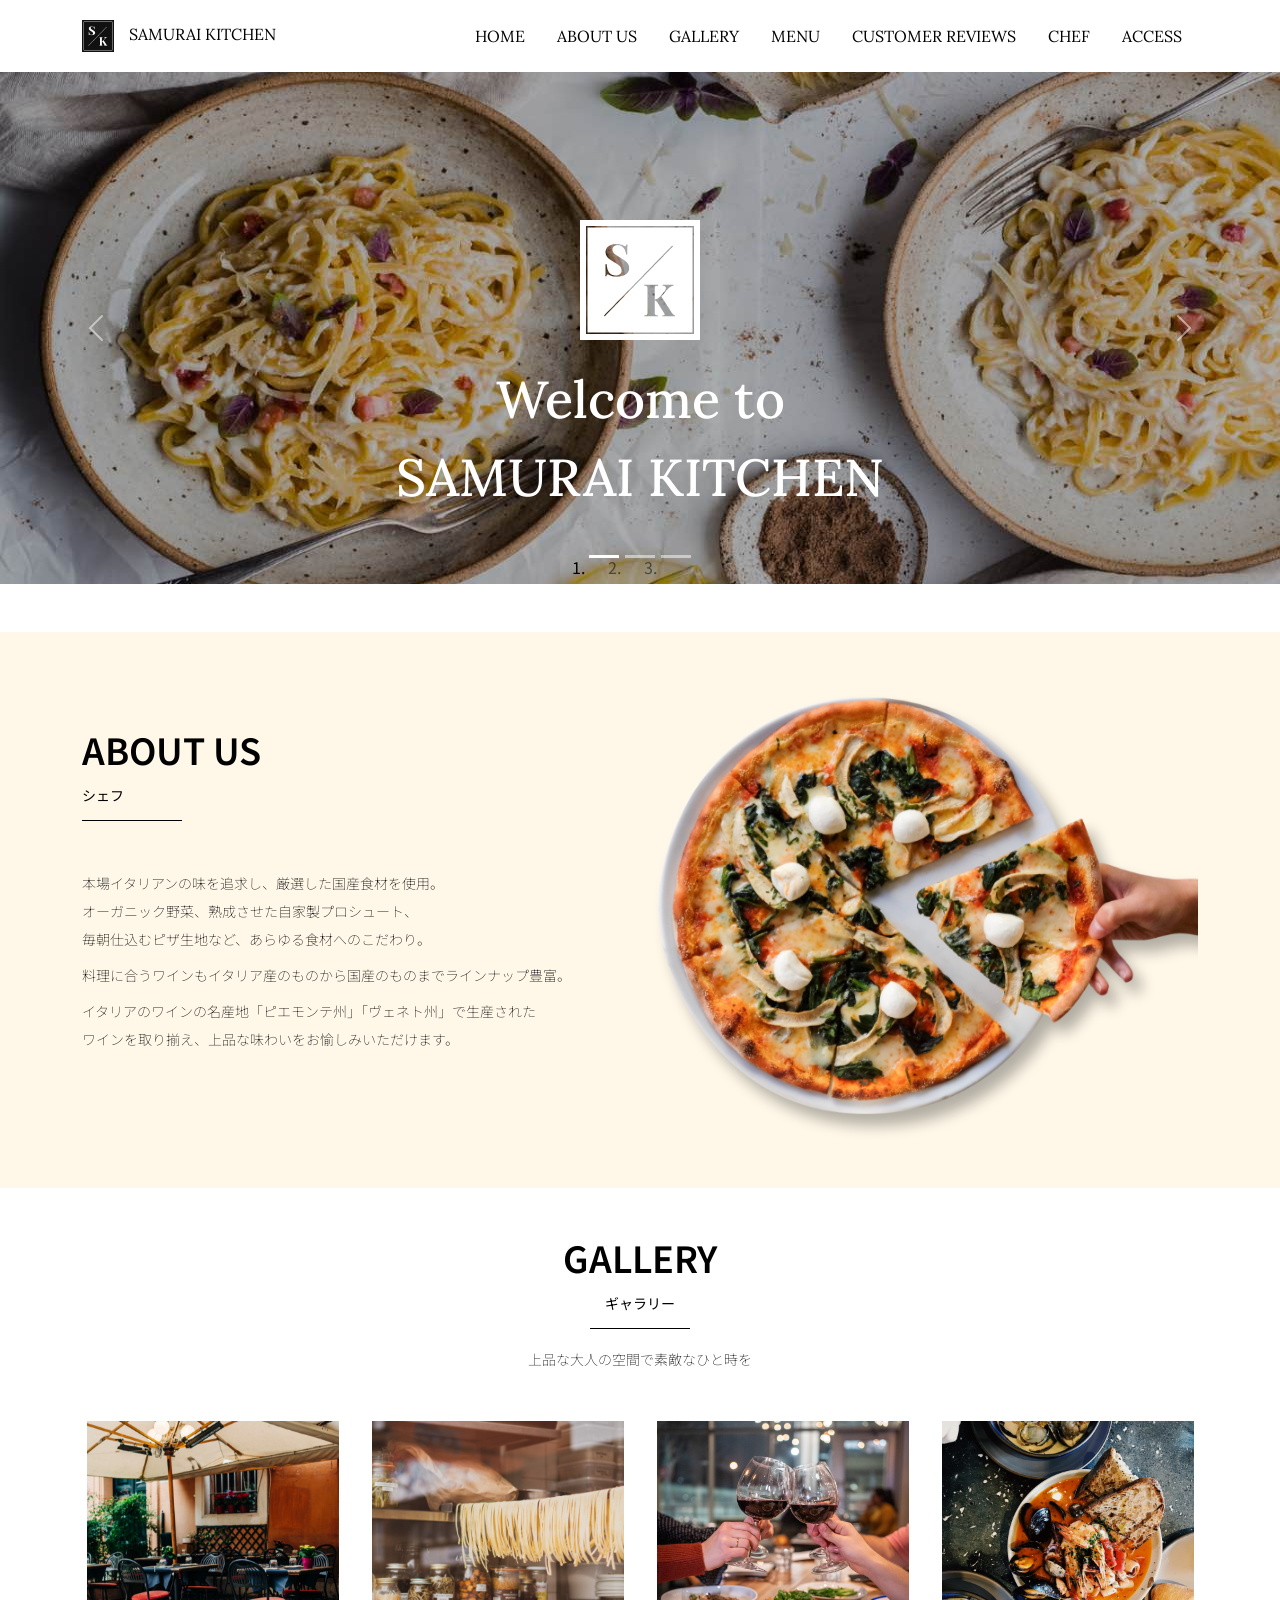
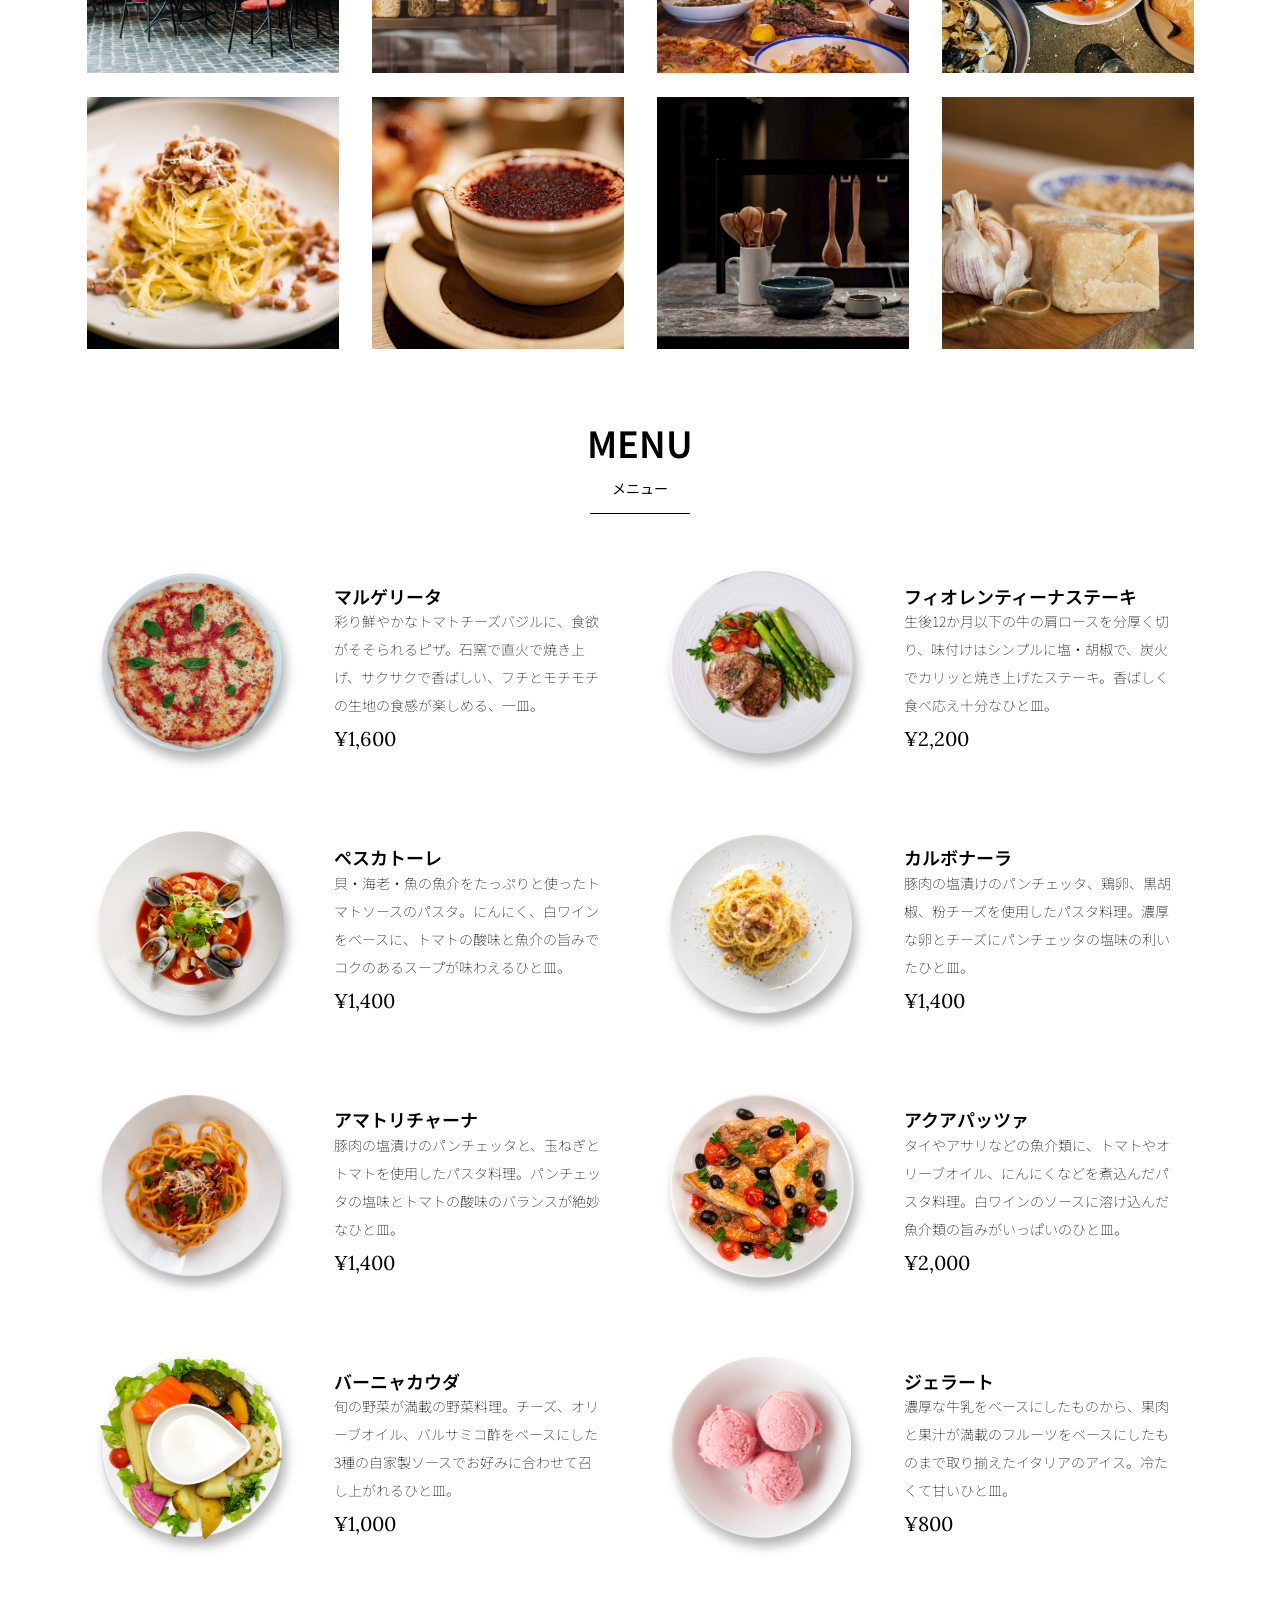
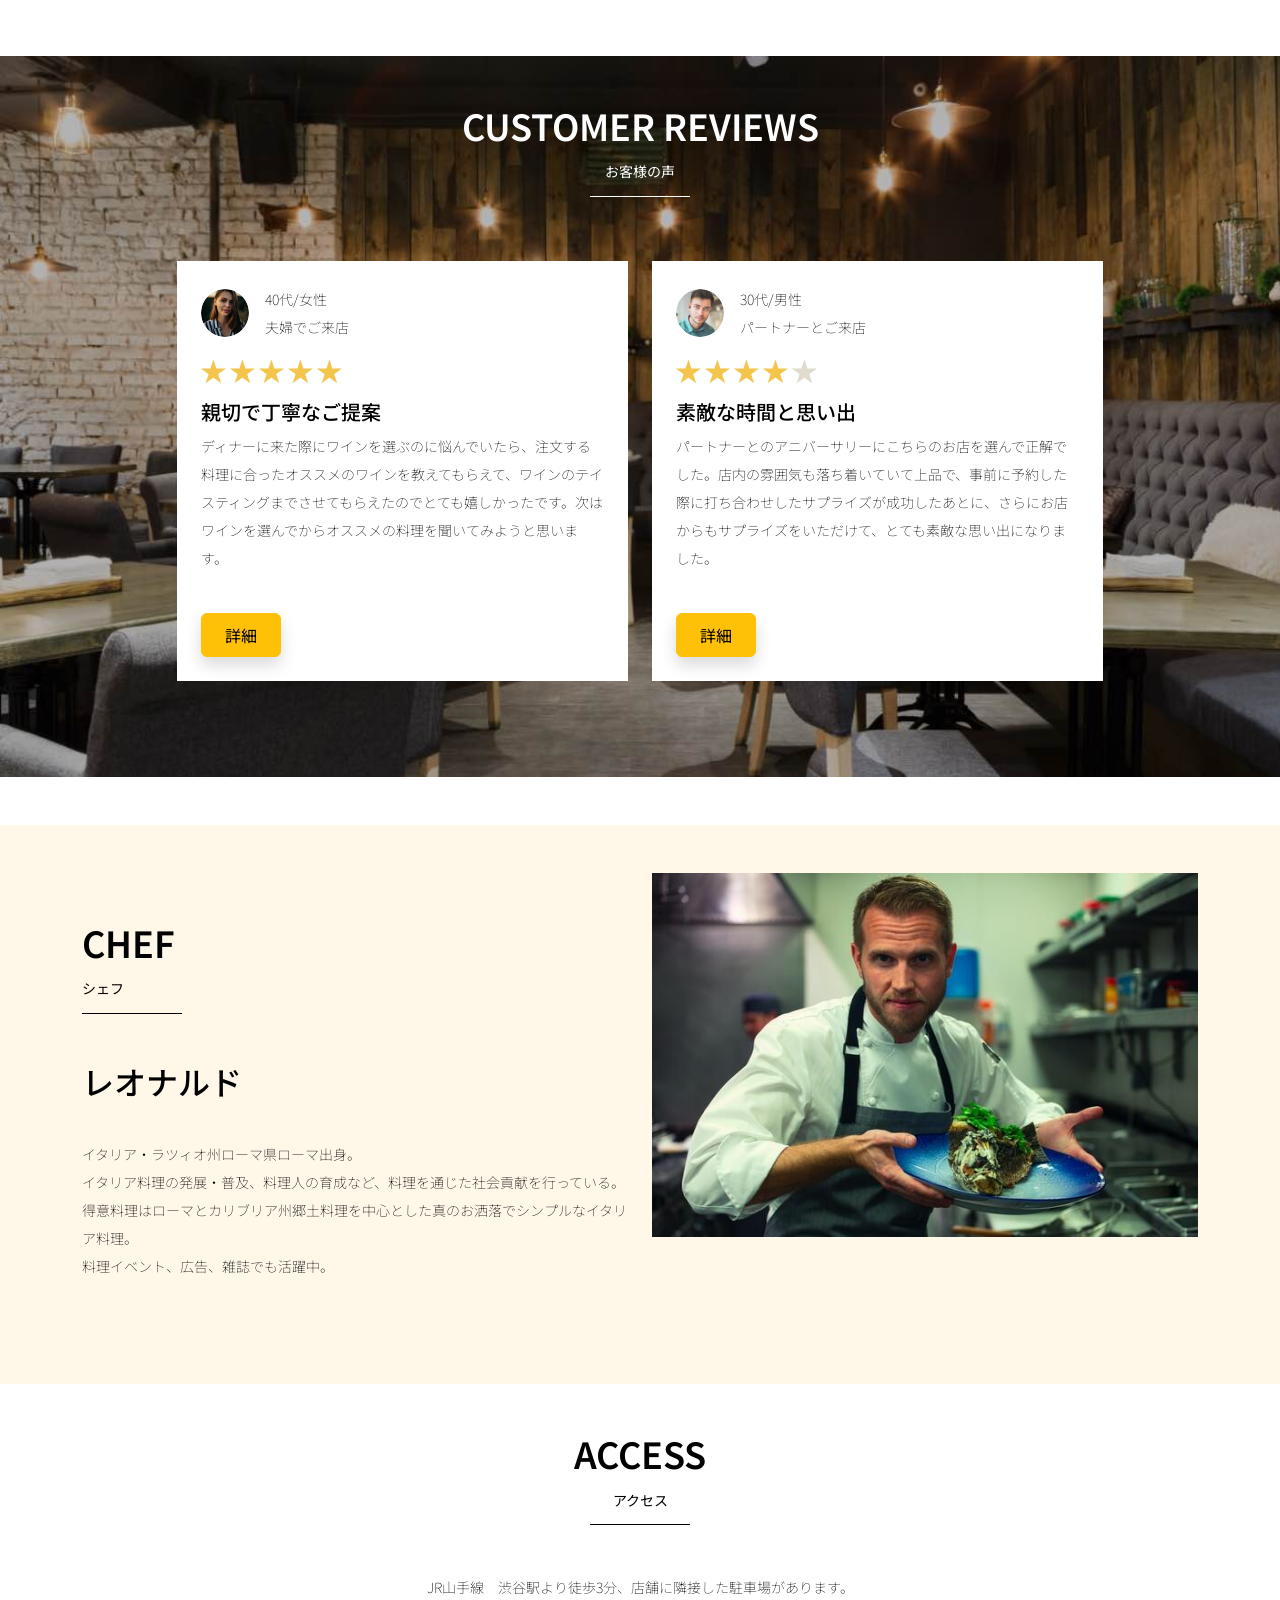
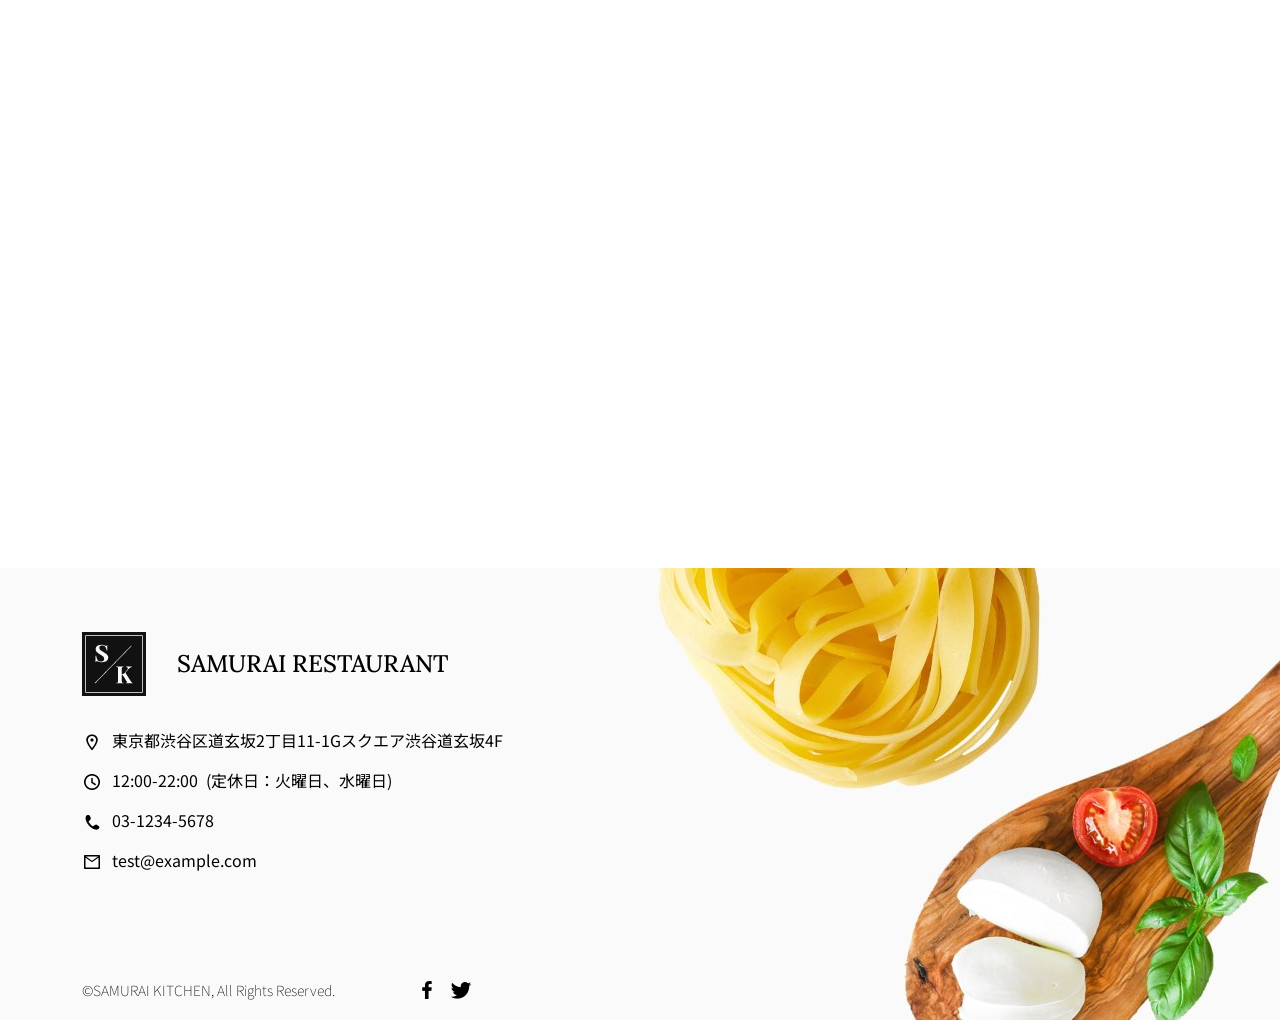
==== kadai_015/index.html @ a3f6f1ef "Add files via upload" ====
<!doctype html>
<html lang="ja">

<head>
  <meta charset="utf-8">
  <meta name="viewport" content="width=device-width, initial-scale=1">
  <meta name="description" content="">
  <meta name="author" content="SAMURAI ENGINEER">
  <title>SAMURAI XD_HTML教材</title>
  <!-- ************************************************ bootstrap.min.cssの読み込み -->
  <link href="https://cdn.jsdelivr.net/npm/bootstrap@5.0.0-beta1/dist/css/bootstrap.min.css" rel="stylesheet"
    integrity="sha384-giJF6kkoqNQ00vy+HMDP7azOuL0xtbfIcaT9wjKHr8RbDVddVHyTfAAsrekwKmP1" crossorigin="anonymous">
  <!-- ************************************************ bootstrap.bundle.min.jsの読み込み -->
  <script src="https://cdn.jsdelivr.net/npm/bootstrap@5.0.0-beta1/dist/js/bootstrap.bundle.min.js"
    integrity="sha384-ygbV9kiqUc6oa4msXn9868pTtWMgiQaeYH7/t7LECLbyPA2x65Kgf80OJFdroafW" crossorigin="anonymous" defer>
  </script>

  <!-- ************************************************ Google Font読み込み -->
  <link rel="preconnect" href="https://fonts.gstatic.com">
  <link href="https://fonts.googleapis.com/css2?family=Lora&display=swap" rel="stylesheet">
  <link href="https://fonts.googleapis.com/css2?family=Noto+Sans+JP:wght@300&display=swap" rel="stylesheet">
  <!-- ************************************************ Font Awesome -->
  <link rel="stylesheet" href="https://use.fontawesome.com/releases/v5.1.0/css/all.css"
    integrity="sha384-lKuwvrZot6UHsBSfcMvOkWwlCMgc0TaWr+30HWe3a4ltaBwTZhyTEggF5tJv8tbt" crossorigin="anonymous">
  <!-- ************************************************今回作成する styles.cssの読み込み -->
  <link href="stylesheet/style.css" rel="stylesheet">
  <!-- ************************************************  -->
</head>

<body>
  <main>
    <!-- ************************************************ ナビゲーションバー開始 -->
     <nav class="navbar navbar-expand-lg">
     <div class="container">
       <a class="navbar-brand my_navbar_brand">
         <img class="img-fluid navbar_brand_logo" src="img/site_logo.png" alt="サイトアイコン"><span>SAMURAI KITCHEN</span>
       </a>
       <div class="navbar-toggler hamburger_menu" data-bs-toggle="collapse" data-bs-target="#navbarNav"
         aria-controls="navbarNav" aria-expanded="false" aria-label="Toggle navigation">
         <input type="checkbox" id="hamburger_btn_check">
         <label for="hamburger_btn_check" class="hamburger_btn">
           <img class="btn_open" src="img/button_open.png" alt="ナビゲーションバーのボタン">
           <img class="btn_close" src="img/button_close.png" alt="ナビゲーションバーのボタン">
         </label>
       </div>
       <div class="collapse navbar-collapse justify-content-end" id="navbarNav">
         <ul class="navbar-nav">
           <li class="nav-item px-2">
             <a class="nav-link my_nav_link my-2" aria-current="page" href="#">HOME</a>
           </li>

           <li class="nav-item px-2">
             <a class="nav-link my_nav_link my-2" href="#about">ABOUT US</a>
           </li>

           <li class="nav-item px-2">
             <a class="nav-link my_nav_link my-2" href="#gallery">GALLERY</a>
           </li>

           <li class="nav-item px-2">
             <a class="nav-link my_nav_link my-2" href="#menu">MENU</a>
           </li>

           <li class="nav-item px-2">
             <a class="nav-link my_nav_link my-2" href="#review">CUSTOMER REVIEWS</a>
           </li>

           <li class="nav-item px-2">
             <a class="nav-link my_nav_link my-2" href="#chef">CHEF</a>
           </li>

           <li class="nav-item px-2">
             <a class="nav-link my_nav_link my-2" href="#access">ACCESS</a>
           </li>
             
         </ul>
       </div>
     </div>
   </nav>
    <!-- ************************************************ ナビゲーションバー終了 -->

    <!-- ************************************************ カルーセル開始 -->
     <div id="myCarousel" class="carousel slide mb-5" data-bs-ride="carousel">
  <ol class="carousel-indicators">
    <li data-bs-target="#myCarousel" data-bs-slide-to="0" class="active"></li>
    <li data-bs-target="#myCarousel" data-bs-slide-to="1"></li>
    <li data-bs-target="#myCarousel" data-bs-slide-to="2"></li>
  </ol>

  <div class="carousel-inner">
    <div class="carousel-item active">
      <img src="img/slider-1.jpg" alt="SAMURAI KITCHEN-1">
      <div class="carousel-caption">
        <h1 class="my_carousel_caption">
          Welcome to<br>
          SAMURAI KITCHEN
        </h1>
      </div>
    </div>

    <div class="carousel-item">
      <img src="img/slider-2.jpg" alt="サンプル画像">
      <div class="carousel-caption">
        <h1 class="my_carousel_caption">
          The fabulous combination of&nbsp;wine&nbsp;and&nbsp;food
        </h1>
      </div>
    </div>

    <div class="carousel-item">
      <img src="img/slider-3.jpg" alt="サンプル画像">
      <div class="carousel-caption">
        <h1 class="my_carousel_caption">Get the Italian taste<br>
          at the SAMURAI&nbsp;KITCHEN
        </h1>
      </div>
    </div>

  </div>
  <a class="carousel-control-prev" href="#myCarousel" role="button" data-bs-slide="prev">
    <span class="carousel-control-prev-icon" aria-hidden="true"></span>
    <span class="visually-hidden">Previous</span>
  </a>

  <a class="carousel-control-next" href="#myCarousel" role="button" data-bs-slide="next">
    <span class="carousel-control-next-icon" aria-hidden="true"></span>
    <span class="visually-hidden">Next</span>
  </a>
</div>
    <!-- ************************************************ カルーセル終了 -->

    <!-- ************************************************ アバウトセクション開始 -->
    <section class="about_us_bg" id="about">
  <div class="container py-5 mb-5">
    <div class="row">
      <div class="col-lg-6 text-left">
        <div class="py-5">
          <h2 class="section_title about mb-5">
            ABOUT US
          </h2>
          <p class="mb-2">
            本場イタリアンの味を追求し、厳選した国産食材を使用。<br>
            オーガニック野菜、熟成させた自家製プロシュート、<br>
            毎朝仕込むピザ生地など、あらゆる食材へのこだわり。<br>
          </p>
          <p class="mb-2">
            料理に合うワインもイタリア産のものから国産のものまでラインナップ豊富。<br>
          </p>
          <p class="mb-2">
            イタリアのワインの名産地「ピエモンテ州」「ヴェネト州」で生産された<br>
            ワインを取り揃え、上品な味わいをお愉しみいただけます。<br>
          </p>
        </div>
      </div>
      <div class="col-lg-6">
        <img src="img/img-about-us.png" class="img-fluid" alt="pizza">
      </div>
    </div>
  </div>
</section>
    <!-- ************************************************ アバウトセクション終了 -->

    <!-- ギャラリーセクション開始 -->
    <section id="gallery">
      <div class="container mb-5">
        <h2 class="mb-3 section_title gallery text-center">GALLERY</h2>
        <p class="text-center mb-5">
          上品な大人の空間で素敵なひと時を
        </p>

        <div class="row">
          <div class="col-6 col-lg-3 mb-4 d-flex justify-content-center">
            <img class="img-fluid" src="img/gallery-1.jpg" alt="サンプル画像">
          </div>

          <div class="col-6 col-lg-3 mb-4 d-flex justify-content-center">
            <img class="img-fluid" src="img/gallery-2.jpg" alt="サンプル画像">
          </div>

          <div class="col-6 col-lg-3 mb-4 d-flex justify-content-center">
            <img class="img-fluid" src="img/gallery-3.jpg" alt="サンプル画像">
          </div>

          <div class="col-6 col-lg-3 mb-4 d-flex justify-content-center">
            <img class="img-fluid" src="img/gallery-4.jpg" alt="サンプル画像">
          </div>

          <div class="col-6 col-lg-3 mb-4 d-flex justify-content-center">
            <img class="img-fluid" src="img/gallery-5.jpg" alt="サンプル画像">
          </div>

          <div class="col-6 col-lg-3 mb-4 d-flex justify-content-center">
            <img class="img-fluid" src="img/gallery-6.jpg" alt="サンプル画像">
          </div>

          <div class="col-6 col-lg-3 mb-4 d-flex justify-content-center">
            <img class="img-fluid" src="img/gallery-7.jpg" alt="サンプル画像">
          </div>

          <div class="col-6 col-lg-3 mb-4 d-flex justify-content-center">
            <img class="img-fluid" src="img/gallery-8.jpg" alt="サンプル画像">
          </div>

        </div>
      </div>
    </section>
    <!-- ギャラリーセクション終了 -->

    <!-- メニューセクション -->
    <section id="menu">
      <div class="container">
        <div class="row">
          <div class="col-lg-12">
            <h2 class="section_title menu text-center mb-5">MENU</h2>
          </div>
        </div>
      </div>

      <div class="container mb-5">
        <div class="row">
          <div class="col-12 col-lg-6">
            <div class="row g-0 mb-4">
              <div class="col-12 col-lg-5 text-center">
                <img src="img/margherita.png" class="img-fluid" alt="マルゲリータ">
              </div>
              <div class="col-12 col-lg-7 p-4">
              <h4 class="mb-0 menu_title">マルゲリータ</h4>
                <p class="my-auto">彩り鮮やかなトマトチーズバジルに、食欲がそそられるピザ。石窯で直火で焼き上げ、サクサクで香ばしい、フチとモチモチの生地の食感が楽しめる、一皿。</p>
                <p class="menu_price">¥1,600</p>
              </div>
            </div>
          </div>

          <div class="col-12 col-lg-6">
            <div class="row g-0 mb-4">
              <div class="col-12 col-lg-5 text-center">
              <img src="img/steak.png" class="img-fluid" alt="フィオレンティーナステーキ">
              </div>
              <div class="col-12 col-lg-7 p-4">
                <h4 class="mb-0 menu_title">フィオレンティーナステーキ</h4>
                <p class="my-auto">生後12か月以下の牛の肩ロースを分厚く切り、味付けはシンプルに塩・胡椒で、炭火でカリッと焼き上げたステーキ。香ばしく食べ応え十分なひと皿。</p>
                <p class="menu_price">¥2,200</p>
              </div>
            </div>
          </div>

          <div class="col-12 col-lg-6">
            <div class="row g-0 mb-4">
              <div class="col-12 col-lg-5 text-center">
                <img src="img/pescatore.png" class="img-fluid" alt="ペスカトーレ">
              </div>
              <div class="col-12 col-lg-7 p-4">
                <h4 class="mb-0 menu_title">ペスカトーレ</h4>
                <p class="my-auto">貝・海老・魚の魚介をたっぷりと使ったトマトソースのパスタ。にんにく、白ワインをベースに、トマトの酸味と魚介の旨みでコクのあるスープが味わえるひと皿。</p>
                <p class="menu_price">¥1,400</p>
              </div>
            </div>
          </div>

          <div class="col-12 col-lg-6">
            <div class="row g-0 mb-4">
              <div class="col-12 col-lg-5 text-center">
                <img src="img/carbonara.png" class="img-fluid" alt="カルボナーラ">
              </div>
              <div class="col-12 col-lg-7 p-4">
                <h4 class="mb-0 menu_title">カルボナーラ</h4>
                <p class="my-auto">豚肉の塩漬けのパンチェッタ、鶏卵、黒胡椒、粉チーズを使用したパスタ料理。濃厚な卵とチーズにパンチェッタの塩味の利いたひと皿。</p>
                <p class="menu_price">¥1,400</p>
              </div>
            </div>
          </div>

          <div class="col-12 col-lg-6">
            <div class="row g-0 mb-4">
              <div class="col-12 col-lg-5 text-center">
                <img src="img/amatriciana.png" class="img-fluid" alt="アマトリチャーナ">
              </div>
              <div class="col-12 col-lg-7 p-4">
                <h4 class="mb-0 menu_title">アマトリチャーナ</h4>
                <p class="my-auto">豚肉の塩漬けのパンチェッタと、玉ねぎとトマトを使用したパスタ料理。パンチェッタの塩味とトマトの酸味のバランスが絶妙なひと皿。</p>
                <p class="menu_price">¥1,400</p>
              </div>
            </div>
          </div>

          <div class="col-12 col-lg-6">
            <div class="row g-0 mb-4">
              <div class="col-12 col-lg-5 text-center">
                <img src="img/acqua-pazza.png" class="img-fluid" alt="アクアパッツァ">
              </div>
              <div class="col-12 col-lg-7 p-4">
                <h4 class="mb-0 menu_title">アクアパッツァ</h4>
                <p class="my-auto">タイやアサリなどの魚介類に、トマトやオリーブオイル、にんにくなどを煮込んだパスタ料理。白ワインのソースに溶け込んだ魚介類の旨みがいっぱいのひと皿。</p>
                <p class="menu_price">¥2,000</p>
              </div>
            </div>
          </div>

          <div class="col-12 col-lg-6">
            <div class="row g-0 mb-4">
              <div class="col-12 col-lg-5 text-center">
                <img src="img/bagna-cauda.png" class="img-fluid" alt="バーニャカウダ">
              </div>
              <div class="col-12 col-lg-7 p-4">
                <h4 class="mb-0 menu_title">バーニャカウダ</h4>
                <p class="my-auto">旬の野菜が満載の野菜料理。チーズ、オリーブオイル、バルサミコ酢をベースにした3種の自家製ソースでお好みに合わせて召し上がれるひと皿。</p>
                <p class="menu_price">¥1,000</p>
              </div>
            </div>
          </div>

          <div class="col-12 col-lg-6">
            <div class="row g-0 mb-4">
              <div class="col-12 col-lg-5 text-center">
                <img src="img/gelato.png" class="img-fluid" alt="ジェラート">
              </div>
              <div class="col-12 col-lg-7 p-4">
                <h4 class="mb-0 menu_title">ジェラート</h4>
                <p class="my-auto">濃厚な牛乳をベースにしたものから、果肉と果汁が満載のフルーツをベースにしたものまで取り揃えたイタリアのアイス。冷たくて甘いひと皿。</p>
                <p class="menu_price">¥800</p>
              </div>
            </div>
          </div>
        </div>
      </div>
    </section>
    <!-- メニューセクション終了 -->

    <!-- レビューセクション開始 -->
    <section id="review">
      <div class="review_wrapper">
        <div class="container py-5 mb-5">
          <div class="text-center mb-5">
            <h2 class="section_title review text-center text-white">CUSTOMER REVIEWS</h2>
          </div>
          <div class="row pb-5 justify-content-center">
            <div class="col-12 col-lg-5 mt-3">
              <div class="bg-white h_420">
                <div class="p-4">
                  <div class="d-flex align-items-center">
                    <img src="img/customer-woman.png" class="reviewer_img" alt="サンプル画像">
                    <div>
                      <p class="my-0">40代/女性</p>
                      <p class="my-0">夫婦でご来店</p>
                    </div>
                  </div>
                  <div class="my-3">
                    <img src="img/star-point.png" class="star_img" alt="star">
                    <img src="img/star-point.png" class="star_img" alt="star">
                    <img src="img/star-point.png" class="star_img" alt="star">
                    <img src="img/star-point.png" class="star_img" alt="star">
                    <img src="img/star-point.png" class="star_img" alt="star">
                  </div>
                  <h5>親切で丁寧なご提案</h5>
                  <p>
                    ディナーに来た際にワインを選ぶのに悩んでいたら、注文する料理に合ったオススメのワインを教えてもらえて、ワインのテイスティングまでさせてもらえたのでとても嬉しかったです。次はワインを選んでからオススメの料理を聞いてみようと思います。
                  </p>
                  <button type="button" class="btn btn-warning shadow fix_bottom">詳細</button>
                </div>
              </div>
            </div>
            <div class="col-12 col-lg-5 mt-3">
              <div class="bg-white h_420">
                <div class="p-4">
                  <div class="d-flex align-items-center">
                    <img src="img/customer-man.png" class="reviewer_img" alt="サンプル画像">
                    <div>
                      <p class="my-0">30代/男性</p>
                      <p class="my-0">パートナーとご来店</p>
                    </div>
                  </div>
                  <div class="my-3">
                    <img src="img/star-point.png" class="star_img" alt="star">
                    <img src="img/star-point.png" class="star_img" alt="star">
                    <img src="img/star-point.png" class="star_img" alt="star">
                    <img src="img/star-point.png" class="star_img" alt="star">
                    <img src="img/star-no-point.png" class="star_img" alt="no-star">
                  </div>
                  <h5>素敵な時間と思い出</h5>
                  <p>
                    パートナーとのアニバーサリーにこちらのお店を選んで正解でした。店内の雰囲気も落ち着いていて上品で、事前に予約した際に打ち合わせしたサプライズが成功したあとに、さらにお店からもサプライズをいただけて、とても素敵な思い出になりました。
                  </p>
                  <button type="button" class="btn btn-warning shadow fix_bottom">詳細</button>
                </div>
              </div>
            </div>
          </div>
        </div>
      </div>
    </section> 
    <!-- レビューセクション終了 -->

    <!-- シェフセクション開始-->
     <section class="about_us_bg" id="chef">
  <div class="container py-5 mb-5">
    <div class="row">
      <div class="col-lg-6 text-left">
        <div class="py-5">
          <h2 class="section_title about mb-5">
            CHEF
          </h2>
          <h2 class="mb-2-3">
            レオナルド
          </h2>
          <p class="mb-2">
            イタリア・ラツィオ州ローマ県ローマ出身。<br>
            イタリア料理の発展・普及、料理人の育成など、料理を通じた社会貢献を行っている。<br>
            得意料理はローマとカリブリア州郷土料理を中心とした真のお洒落でシンプルなイタリア料理。<br>
            料理イベント、広告、雑誌でも活躍中。<br>
          </p>
        </div>
      </div>
      <div class="col-lg-6">
        <img src="img/chef.jpg" class="img-fluid" alt="chef">
      </div>
    </div>
  </div>
</section>
    <!-- シェフセクション終了-->

    <!-- アクセスセクション開始 -->
    <section id="access">
      <div class="container">

        <div class="row">
          <div class="col-lg-12 text-center mb-5">
            <h2 class="section_title text-center access mb-5">ACCESS</h2>
            <p>JR山手線　渋谷駅より徒歩3分、店舗に隣接した駐車場があります。</p>
          </div>
        </div>
      </div>

      <div class="container mb-5 px-2">
        <iframe
          src="https://www.google.com/maps/embed?pb=!1m18!1m12!1m3!1d12967.114087343349!2d139.687349334065!3d35.657827993593834!2m3!1f0!2f0!3f0!3m2!1i1024!2i768!4f1.1!3m3!1m2!1s0x6018f5209bb80c49%3A0x7abbc1a9d7d575eb!2z5qCq5byP5Lya56S-5L6N!5e0!3m2!1sja!2sjp!4v1623882550231!5m2!1sja!2sjp"
          class="w-100" style="height: 50vh;" loading="lazy"></iframe>
      </div>
    </section>
    <!-- アクセスセクション終了 -->


        <!-- フッター開始 -->
    <footer id="footer">
      <div class="container">
        <div class="row">
          <div class="col-12 col-lg-6 position-relative">
            <div class="row pt-5">
              <div class="col-lg-2 text-center my-3">
                <img class="img-fluid footer_brand_logo" src="img/site_logo.png" alt="サンプル画像">
              </div>
              <div class="col-lg-10 align-self-center my-3">
                <h2 class="m-0 footer_text">SAMURAI RESTAURANT</h2>
              </div>
            </div>

            <div class="restaurant_info py-3">
              <div class="d-flex mb-3">
                <img src="img/icon-Marker.png" alt="marker">
                <p class="p-0 m-0">東京都渋谷区道玄坂2丁目11-1Gスクエア渋谷道玄坂4F</p>
              </div>
              <div class="d-flex mb-3">
                <img src="img/icon-Clock.png" alt="clock">
                <p class="p-0 m-0">12:00-22:00&nbsp;&nbsp;(定休日：火曜日、水曜日)</p>
              </div>
              <div class="d-flex mb-3">
                <img src="img/icon-Phone.png" alt="phone">
                <p class="p-0 m-0">03-1234-5678</p>
              </div>
              <div class="d-flex mb-3">
                <img src="img/icon-Mail.png" alt="mail">
                <p class="p-0 m-0">test@example.com</p>
              </div>
            </div>

            <div class="copy_right align-items-center">
              <p>
                ©SAMURAI KITCHEN, All Rights Reserved.
              </p>
              <img src="img/icon-facebook.png" class="sns_img" alt="facebook">
              <img src="img/icon-twitter.png" class="sns_img" alt="twitter">
            </div>
          </div>

          <div class="col-12 col-lg-6 d-none d-lg-block">
            <img src="img/background-footer.jpg" alt="背景画像">
          </div>
        </div>
      </div>
    </footer>
    <!-- フッター終了 -->
  </main>
</body>

</html>
---- kadai_015/stylesheet/style.css ----
/* ----------------------------------------------- 共通 */
html,
body {
  overflow-x: hidden;
}

body {
  color: #000000;
  font-family: 'Noto Sans JP', sans-serif;
  padding-bottom: 0;

}

p {
  line-height: 2.0em;
  font-weight: 100;
  font-style: normal;
  font-size: 14px;

}

.section_title {
  font-size: 36px;
  font-weight: 600;
}

.section_title::after {
  display: block;
  font-size: 14px;
  font-weight: 400;
  padding: 16px 0 16px;
  width: 100px;
  border-bottom: solid 1px #000000;
}

/* ----------------------------------------------- ナビゲーションバー */

.navbar_brand_logo {

  /* サイズを32pxの正方形へ変更 */
  width: 32px;
  height: 32px;

  /* imgはインライン要素なのでインラインブロックに設定 */
  display: inline-block;

  /* "SAMURAI KITCHEN" 文字との空白を15pxに設定 */
  margin-right: 15px;

}
/* カンマで区切ると複数のクラスに適用可能 */
.my_navbar_brand,
.my_nav_link {

  /* フォントサイズを16pxに設定 */
  font-size: 16px;

  /* フォントをserif体に設定 */
  font-family: 'Lora', serif;

  /* フォント色を黒色に設定 */
  color: #000000 !important;

}
/* Bootstrapのボタンに初期設定されている周囲のborder（枠線）を消す */
.navbar-toggler {
  padding: 0 !important;
  border: none;
}

/* ハンバーガーボタンがチェック状態である（押されている）とき、閉じるボタン（×）を表示する */
#hamburger_btn_check:checked~.hamburger_btn .btn_close {
  display: block;
}

/* ハンバーガーボタンがチェック状態である（押されている）とき、ハンバーガーボタンを表示しない */
#hamburger_btn_check:checked~.hamburger_btn .btn_open {
  display: none;
}

/* 最初に表示した時は、閉じるボタン（×）は表示しない */
.btn_close {
  display: none;
}

/* ハンバーガーボタンが押されているかを判断するためのチェックボックスは隠す */
#hamburger_btn_check {
  display: none;
}

/* ----------------------------------------------- カールセル */
.my_carousel_caption {
  font-size: 52px;
  padding-top: 1.25rem;
  padding-bottom: 1.25rem;
  color: #fff;
  text-align: center;
  font-family: 'Lora', serif;
  line-height: 1.5em;
}

.my_carousel_caption::before {
  content: url(../img/logoSymbol_White.png);
  display: block;
}

@media screen and (max-width:375px) {
  .my_carousel_caption {
    font-size: 27px;
  }
}

.carousel-item {
  height: 32rem;
}

.carousel-item>img {
  position: absolute;
  top: 0;
  left: 0;
  min-width: 100%;
  height: 32rem;
}
/* ----------------------------------------------- アバウト */

.about::after {
  content: "私たちについて";
}

.about_us_bg {
  background-color: #FFE6A5;
}

/* ----------------------------------------------- ギャラリー */
.gallery::after {
  content: "ギャラリー";
  margin: 0 auto 0;
}

/* ----------------------------------------------- メニュー */
.menu::after {
  content: "メニュー";
  margin: 0 auto 0;
}

.menu_title {
  font-size: 18px;
  font-weight: 600;
  font-style: normal;
}

.menu_price {
  font-size: 20px;
  font-weight: 400;
  font-family: 'Lora', serif;
}
/* ----------------------------------------------- レビュー */
.review_wrapper {
  background-image: url(../img/background-reviews.jpg);
  background-repeat: no-repeat;
  background-size: cover;
}

.review::after {
  content: "お客様の声";
  margin: 0 auto 0;
  border-bottom: solid 1px #FFFFFF;
}

.h_420 {
  height: 420px;
  position: relative;
}

.reviewer_img {
  width: 48px;
  height: 48px;
  border-radius: 50%;
  margin-right: 16px;
}

.star_img {
  width: 25px;
  height: 25px;
}

.fix_bottom {
  position: absolute;
  width: 80px;
  height: 44px;
  left: 24px;
  bottom: 24px;
}
/* ----------------------------------------------- シェフ */

.about::after {
  content: "シェフ";
}

.about_us_bg {
  background-color: #fff8e9;
}

.mb-2-3 {
  margin-bottom: 40px;
}
/* ----------------------------------------------- アクセス */
.access::after {
  content: "アクセス";
  margin: 0 auto 0;
}

/* ----------------------------------------------- フッター */
#footer {
  background-color: #FAFAFA;
}

.copy_right {
  font-size: 14px;
  position: absolute;
  bottom: 1rem;
  left: 12px;
  display: flex;
}

.copy_right>p {
  margin-right: 5rem;
  margin-bottom: 0;
}

.copy_right>img.sns_img {
  height: 24px;
  width: 24px;
  margin-right: 10px;
  margin-top: 0;
}

.restaurant_info p {
  font-weight: 400;
  line-height: 1.5;
  font-size: 16px;
}

.restaurant_info img {
  width: 20px;
  height: 20px;
  margin-right: 10px;
  line-height: 1.5;
  margin-top: auto;
}

.footer_brand_logo {
  width: 64px;
  height: 64px;
  display: inline-block;
  margin-right: 15px;
}

.footer_text {
  font-size: 24px;
  font-family: 'Lora', serif;
}

@media screen and (max-width: 991px) {
  .footer_text,
  .copy_right {
    margin-top: 2rem;
    text-align: center;
    position: relative;
  }

  .copy_right>p,img {
    margin-right: 1rem;
    font-size: 14px;
    margin: 0;
    line-height: 35px;
  }
}
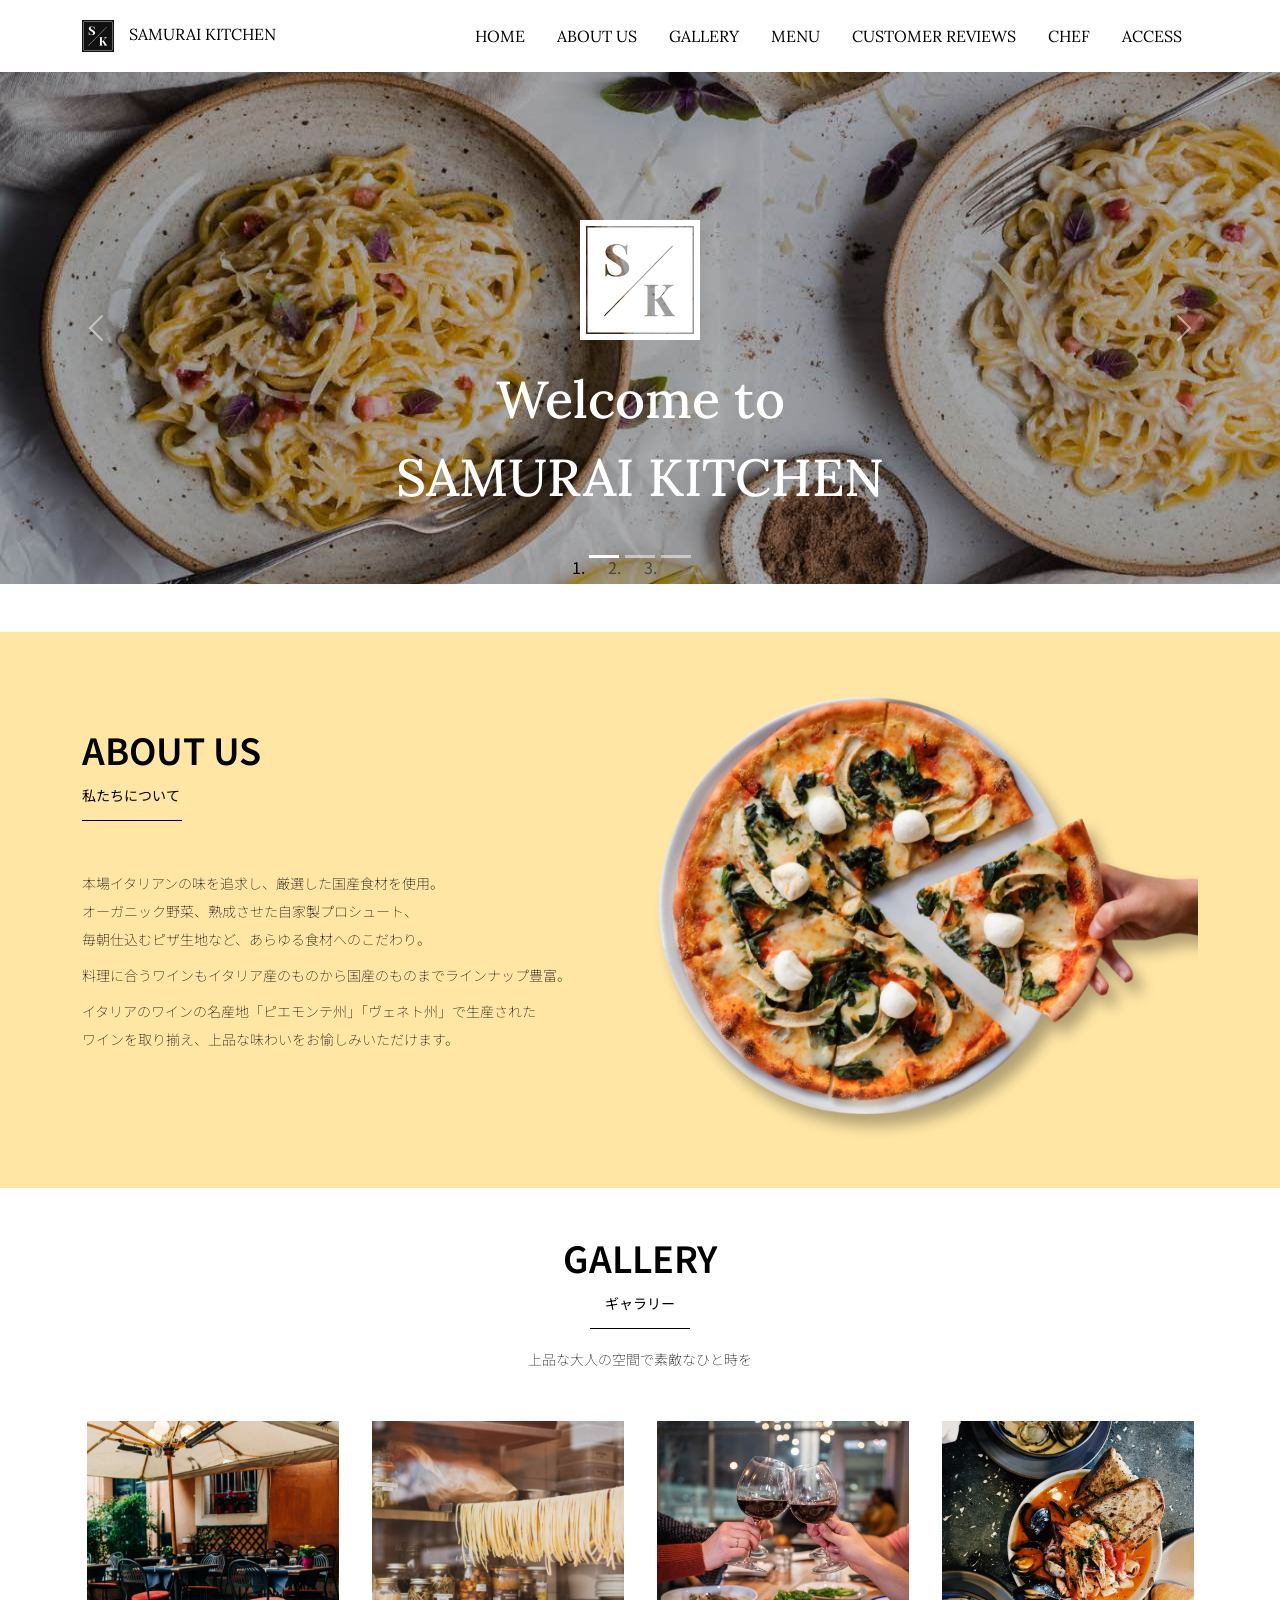
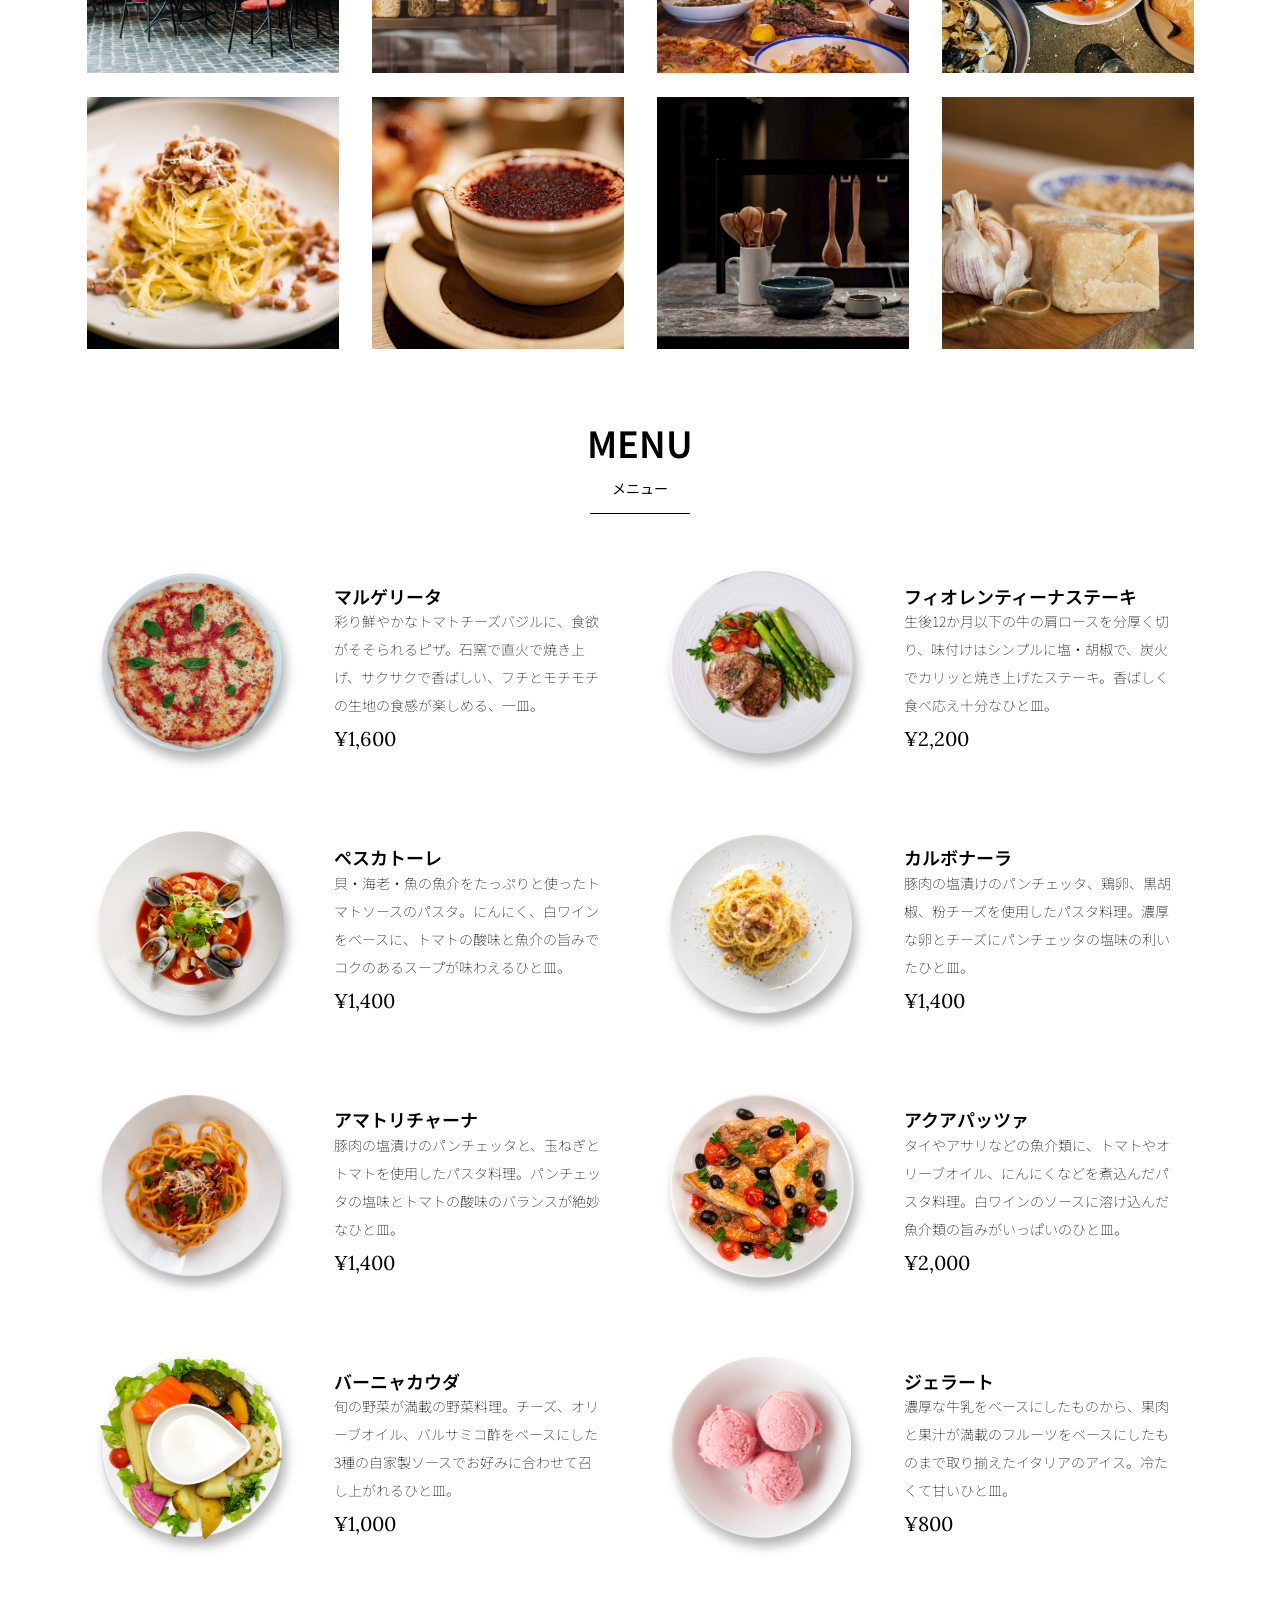
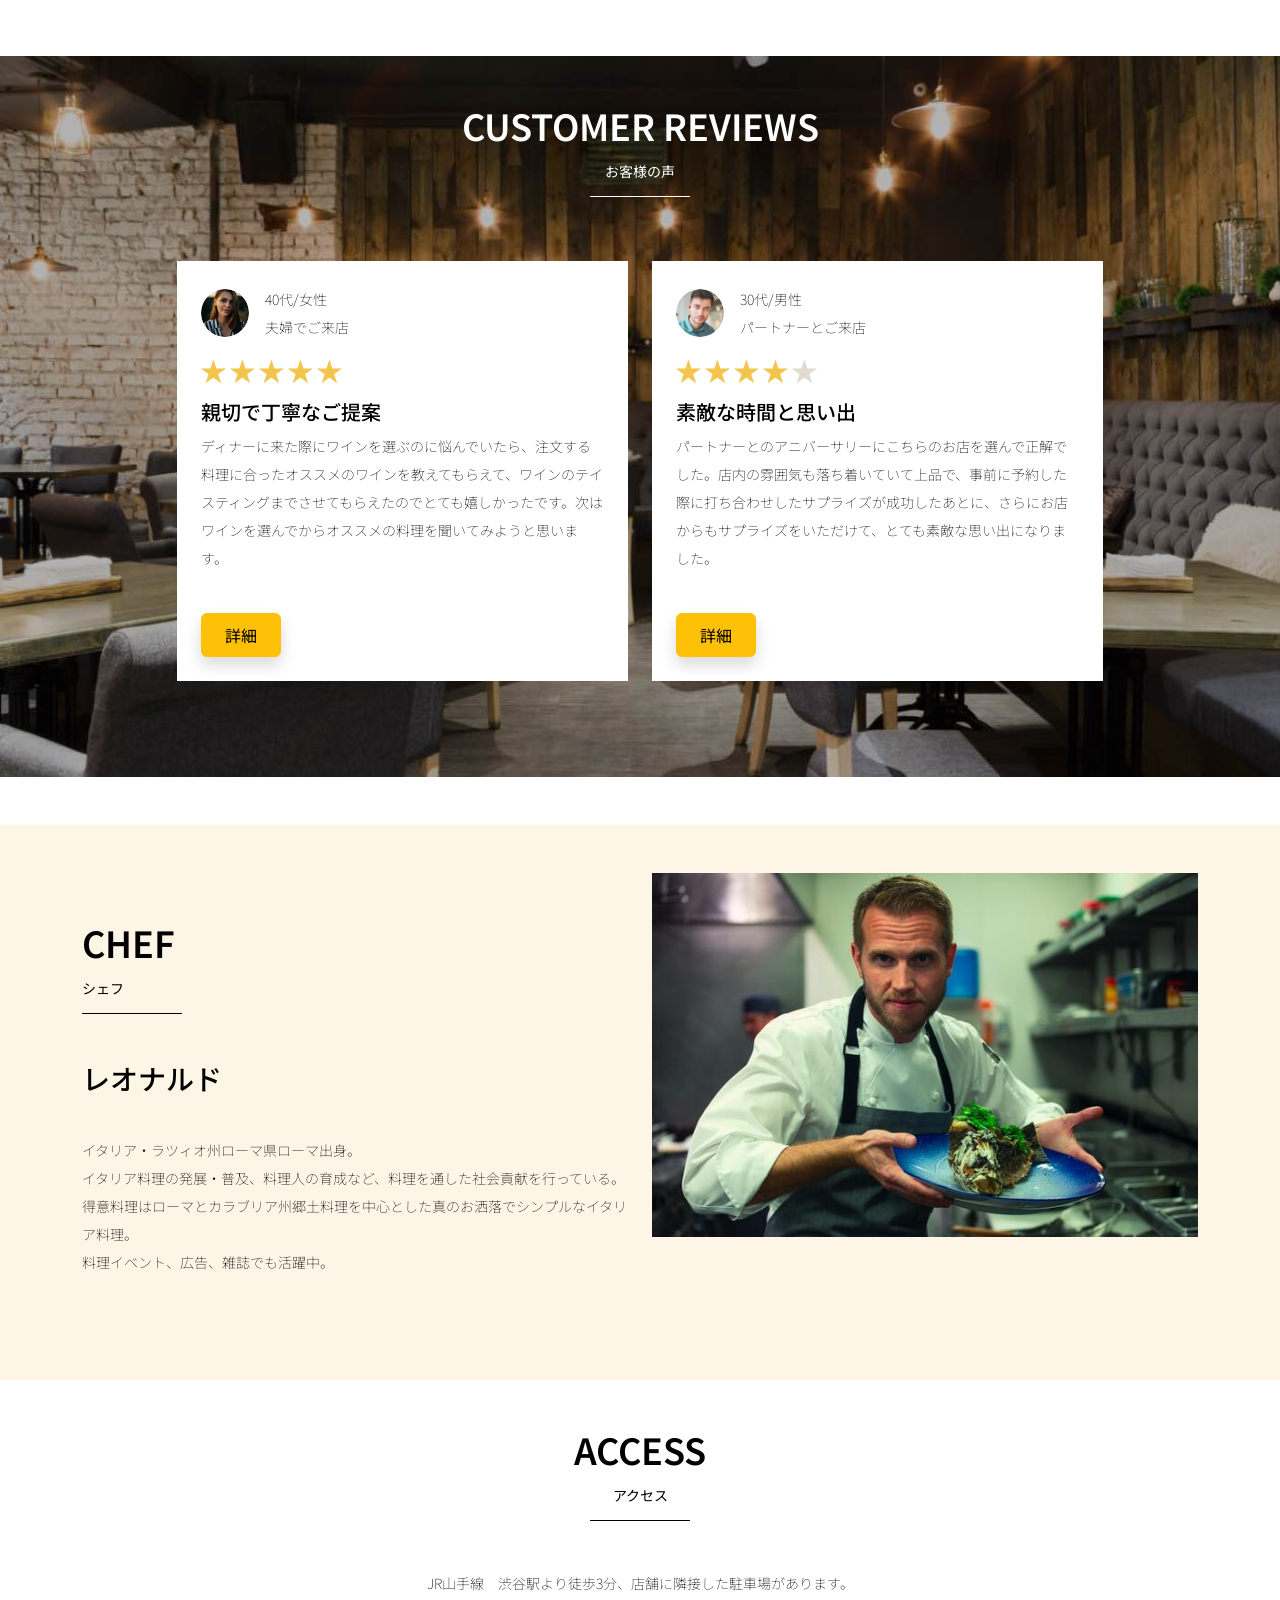
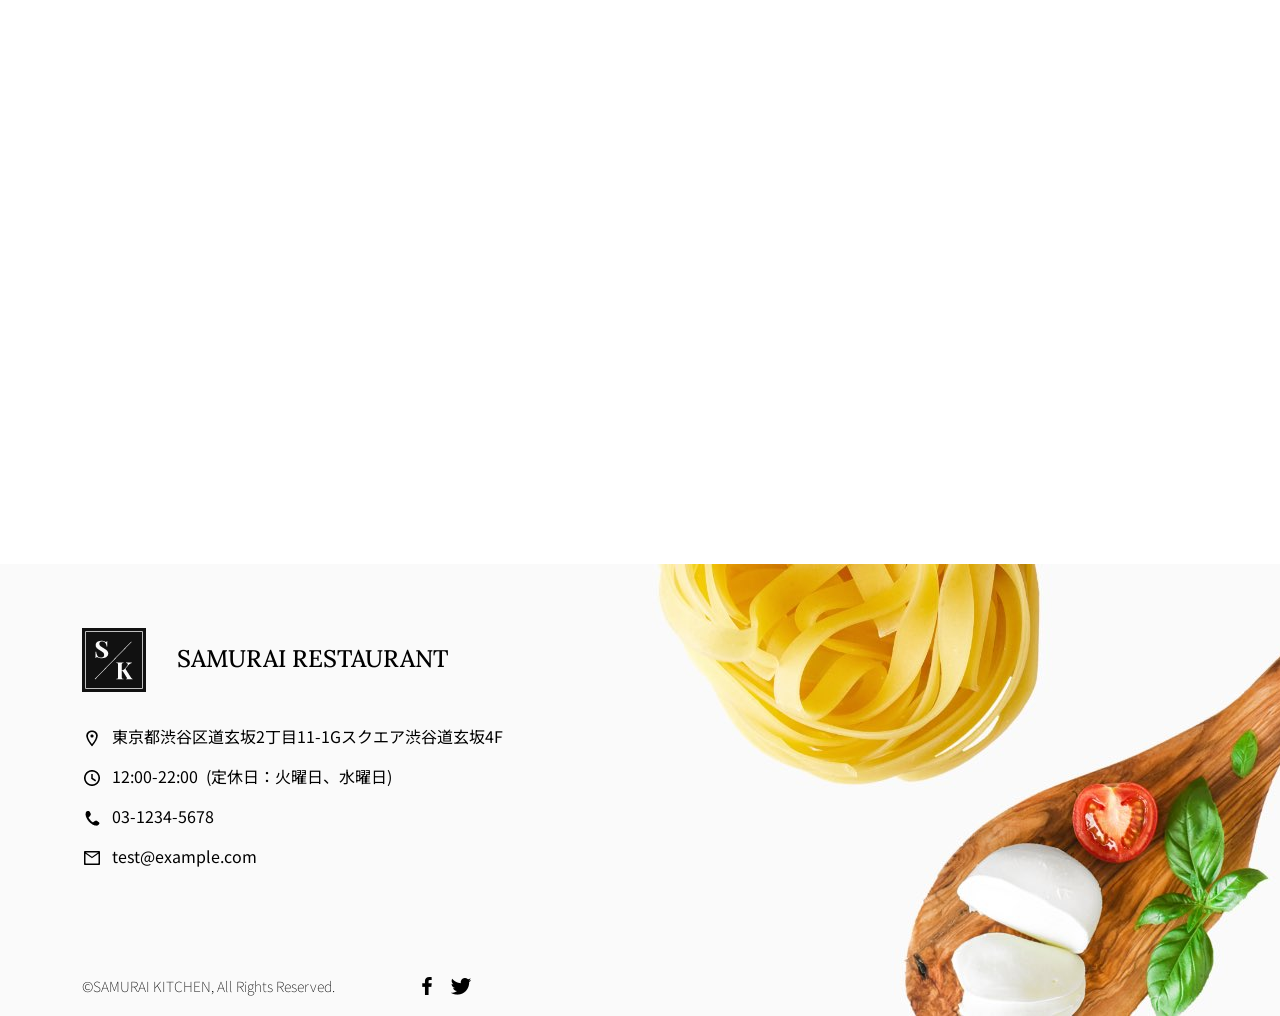
==== commit ae0cca45: "Add files via upload" ====
--- a/kadai_015/index.html
+++ b/kadai_015/index.html
@@ -391,21 +391,21 @@
     <!-- レビューセクション終了 -->
 
     <!-- シェフセクション開始-->
-     <section class="about_us_bg" id="chef">
+     <section class="chef_us_bg" id="chef">
   <div class="container py-5 mb-5">
     <div class="row">
       <div class="col-lg-6 text-left">
         <div class="py-5">
-          <h2 class="section_title about mb-5">
+          <h2 class="section_title chef mb-5">
             CHEF
           </h2>
-          <h2 class="mb-2-3">
+          <h3 class="mb-2-3">
             レオナルド
-          </h2>
+          </h3>
           <p class="mb-2">
             イタリア・ラツィオ州ローマ県ローマ出身。<br>
-            イタリア料理の発展・普及、料理人の育成など、料理を通じた社会貢献を行っている。<br>
-            得意料理はローマとカリブリア州郷土料理を中心とした真のお洒落でシンプルなイタリア料理。<br>
+            イタリア料理の発展・普及、料理人の育成など、料理を通した社会貢献を行っている。<br>
+            得意料理はローマとカラブリア州郷土料理を中心とした真のお洒落でシンプルなイタリア料理。<br>
             料理イベント、広告、雑誌でも活躍中。<br>
           </p>
         </div>
--- a/kadai_015/stylesheet/style.css
+++ b/kadai_015/stylesheet/style.css
@@ -193,12 +193,12 @@
 }
 /* ----------------------------------------------- シェフ */
 
-.about::after {
+.chef::after {
   content: "シェフ";
 }
 
-.about_us_bg {
-  background-color: #fff8e9;
+.chef_us_bg {
+  background-color: #fdf5e6;
 }
 
 .mb-2-3 {
